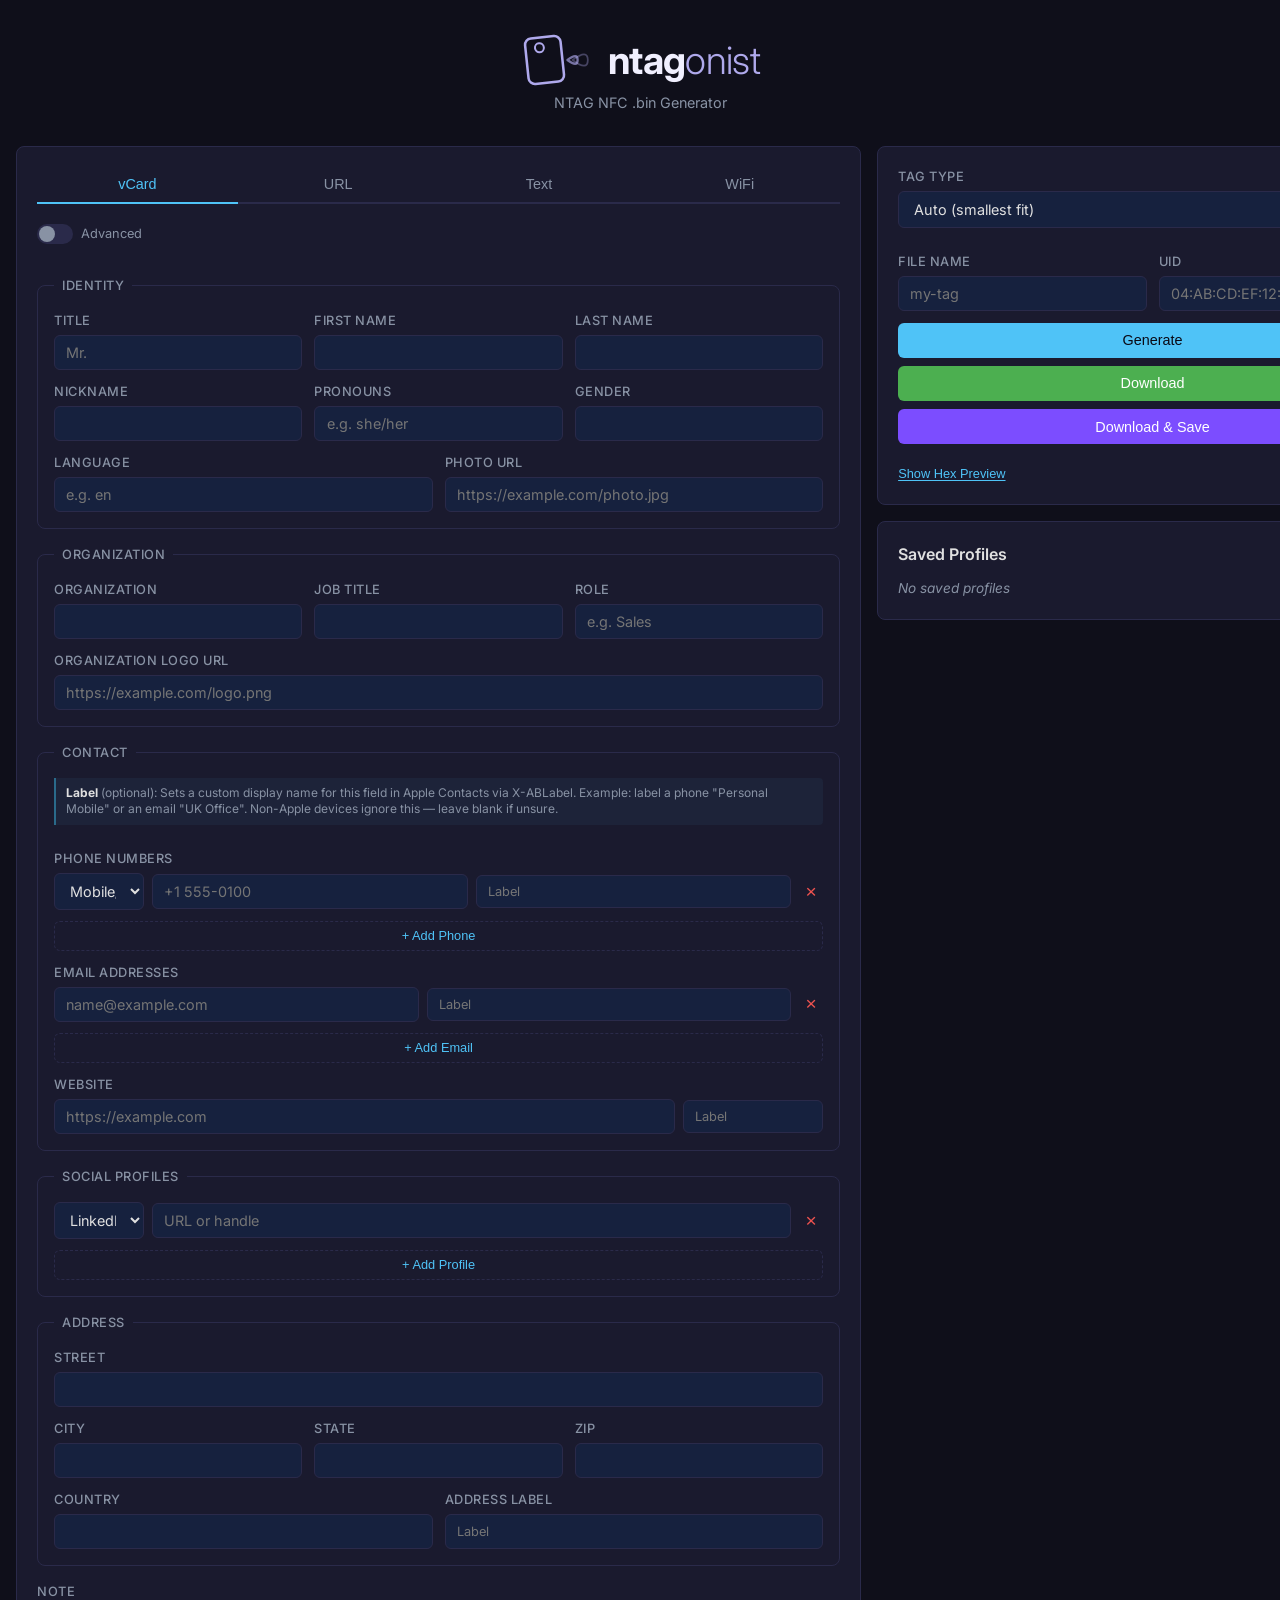
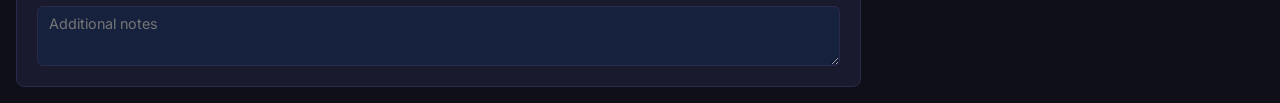
==== index.html @ 17d2fc4a "Initial commit — ntagonist NFC .bin generator Client-side NTAG213/215/216 memory dump generator with" ====
<!DOCTYPE html>
<html lang="en">
<head>
  <meta charset="UTF-8" />
  <meta name="viewport" content="width=device-width, initial-scale=1.0" />
  <title>ntagonist — NTAG NFC .bin Generator</title>
  <link rel="icon" type="image/svg+xml" href="img/icon.svg" />
  <link rel="preconnect" href="https://fonts.googleapis.com" />
  <link rel="preconnect" href="https://fonts.gstatic.com" crossorigin />
  <link href="https://fonts.googleapis.com/css2?family=Inter:wght@300;400;500;700&display=swap" rel="stylesheet" />
  <link rel="stylesheet" href="css/style.css" />
</head>
<body>
  <header>
    <div class="logo">
      <svg class="logo-icon" viewBox="-4 -4 54 44" aria-hidden="true">
        <rect x="0" y="0" width="28" height="36" rx="5" fill="none" stroke="#AFA9EC" stroke-width="2" transform="rotate(-6 14 18)"/>
        <circle cx="11" cy="8" r="3.5" fill="none" stroke="#AFA9EC" stroke-width="1.6" transform="rotate(-6 14 18)"/>
        <path d="M32 18 Q40 12 40 18 Q40 24 32 18" fill="none" stroke="#AFA9EC" stroke-width="1.8" stroke-linecap="round" opacity="0.65"/>
        <path d="M36 18 Q48 9 48 18 Q48 27 36 18" fill="none" stroke="#AFA9EC" stroke-width="1.4" stroke-linecap="round" opacity="0.35"/>
      </svg>
      <div class="logo-text">
        <span class="logo-ntag">ntag</span>
        <span class="logo-onist">onist</span>
      </div>
    </div>
    <p class="subtitle">NTAG NFC .bin Generator</p>
  </header>

  <main>
    <section class="panel form-panel">
      <nav id="tab-bar" class="tab-bar">
        <button data-type="vcard" class="tab active">vCard</button>
        <button data-type="url" class="tab">URL</button>
        <button data-type="text" class="tab">Text</button>
        <button data-type="wifi" class="tab">WiFi</button>
      </nav>

      <form id="form-container" class="form-container" autocomplete="off">
        <!-- Dynamic form fields rendered by ui.js -->
      </form>
    </section>

    <div class="sidebar">
      <section class="panel output-panel">
        <div class="form-group">
          <label for="variant-select">Tag Type</label>
          <select id="variant-select">
            <option value="">Auto (smallest fit)</option>
            <option value="NTAG213">NTAG213 (144 bytes)</option>
            <option value="NTAG215">NTAG215 (504 bytes)</option>
            <option value="NTAG216">NTAG216 (888 bytes)</option>
          </select>
        </div>

        <div id="size-indicator" class="size-indicator">
          <div class="size-bar">
            <div id="size-bar-fill" class="size-bar-fill ok"></div>
          </div>
          <span id="size-label" class="size-label"></span>
        </div>

        <div class="output-row">
          <div class="form-group">
            <label for="bin-name">File Name</label>
            <input type="text" id="bin-name" placeholder="my-tag" />
          </div>
          <div class="form-group">
            <label for="uid-input">UID</label>
            <input type="text" id="uid-input" placeholder="04:AB:CD:EF:12:34:56" maxlength="20" />
          </div>
        </div>

        <div id="error-display" class="error-display"></div>

        <div class="action-buttons">
          <button id="generate-btn" type="button" class="btn btn-primary">Generate</button>
          <button id="generate-download-btn" type="button" class="btn btn-download">Download</button>
          <button id="generate-download-save-btn" type="button" class="btn btn-save">Download & Save</button>
        </div>

        <div class="hex-section">
          <button id="hex-toggle" type="button" class="btn-link">Show Hex Preview</button>
          <pre id="hex-preview" class="hex-preview"><code id="hex-content"></code></pre>
        </div>
      </section>

      <aside class="panel profiles-panel">
        <div class="profiles-header">
          <h2>Saved Profiles</h2>
        </div>
        <div id="profile-list" class="profile-list">
          <p class="empty-profiles">No saved profiles</p>
        </div>
      </aside>
    </div>
  </main>

  <script type="module" src="js/app.js"></script>
</body>
</html>
---- css/style.css ----
:root {
  --bg: #0f0f1a;
  --bg-panel: #1a1a2e;
  --bg-input: #16213e;
  --bg-hover: #1f2b47;
  --text: #e0e0e0;
  --text-muted: #8892a4;
  --accent: #4fc3f7;
  --accent-dim: #2a6a8a;
  --green: #4caf50;
  --yellow: #ffb74d;
  --red: #ef5350;
  --border: #2a2a4a;
  --radius: 8px;
  --font: 'Inter', system-ui, -apple-system, sans-serif;
  --brand: #AFA9EC;
  --mono: 'Cascadia Code', 'Fira Code', 'JetBrains Mono', monospace;
}

*, *::before, *::after {
  box-sizing: border-box;
  margin: 0;
  padding: 0;
}

body {
  font-family: var(--font);
  background: var(--bg);
  color: var(--text);
  min-height: 100vh;
  line-height: 1.5;
}

/* Header */
header {
  text-align: center;
  padding: 2rem 1rem 1rem;
}

.logo {
  display: flex;
  align-items: center;
  justify-content: center;
  gap: 1rem;
}

.logo-icon {
  width: 72px;
  height: 56px;
  flex-shrink: 0;
}

.logo-text {
  display: flex;
  flex-direction: row;
  line-height: 1;
  font-family: 'Inter', sans-serif;
  letter-spacing: -0.04em;
}

.logo-ntag {
  font-size: 2.4rem;
  font-weight: 700;
  color: #f0effe;
}

.logo-onist {
  font-size: 2.4rem;
  font-weight: 300;
  color: var(--brand);
}


.subtitle {
  color: var(--text-muted);
  font-size: 0.9rem;
  margin-top: 0.25rem;
}

/* Small screens: compact logo */
@media (max-width: 790px) {
  .logo-icon {
    width: 36px;
    height: 28px;
  }

  .logo-ntag,
  .logo-onist {
    font-size: 1.4rem;
  }
}

/* Layout */
main {
  max-width: 1400px;
  margin: 0 auto;
  padding: 1rem;
  display: grid;
  gap: 1rem;
  grid-template-columns: 2fr 1fr;
}

.sidebar {
  display: flex;
  flex-direction: column;
  gap: 1rem;
  position: sticky;
  top: 1rem;
  align-self: start;
}

@media (max-width: 790px) {
  main {
    grid-template-columns: 1fr;
  }
  .sidebar {
    position: static;
  }
}

/* Panels */
.panel {
  background: var(--bg-panel);
  border: 1px solid var(--border);
  border-radius: var(--radius);
  padding: 1.25rem;
}

/* Tab Bar */
.tab-bar {
  display: flex;
  gap: 0;
  border-bottom: 2px solid var(--border);
  margin-bottom: 1.25rem;
}

.tab {
  flex: 1;
  padding: 0.6rem 1rem;
  background: none;
  border: none;
  color: var(--text-muted);
  font-size: 0.9rem;
  font-weight: 500;
  cursor: pointer;
  border-bottom: 2px solid transparent;
  margin-bottom: -2px;
  transition: color 0.2s, border-color 0.2s;
}

.tab:hover {
  color: var(--text);
}

.tab.active {
  color: var(--accent);
  border-bottom-color: var(--accent);
}

/* Forms */
.form-container {
  display: flex;
  flex-direction: column;
  gap: 1rem;
}

.form-group {
  display: flex;
  flex-direction: column;
  gap: 0.3rem;
}

.form-group--small {
  max-width: 280px;
}

.form-group--prefix {
  flex: 0 0 56px;
}

.form-group--lang {
  flex: 0 0 100px;
}

.form-group label {
  font-size: 0.8rem;
  font-weight: 500;
  color: var(--text-muted);
  text-transform: uppercase;
  letter-spacing: 0.04em;
}

.form-row {
  display: flex;
  gap: 0.75rem;
}

.form-row > .form-group {
  flex: 1;
}

.form-fieldset {
  border: 1px solid var(--border);
  border-radius: var(--radius);
  padding: 1rem;
  display: flex;
  flex-direction: column;
  gap: 0.75rem;
}

.form-fieldset legend {
  font-size: 0.8rem;
  font-weight: 500;
  color: var(--text-muted);
  text-transform: uppercase;
  letter-spacing: 0.04em;
  padding: 0 0.5rem;
}

.advanced-section > .form-fieldset > legend {
  color: var(--accent);
}

.legacy-section > .form-fieldset > legend {
  color: var(--yellow);
}

input, textarea, select {
  background: var(--bg-input);
  border: 1px solid var(--border);
  border-radius: 6px;
  color: var(--text);
  font-family: var(--font);
  font-size: 0.9rem;
  padding: 0.5rem 0.7rem;
  transition: border-color 0.2s, box-shadow 0.2s;
}

input:focus, textarea:focus, select:focus {
  outline: none;
  border-color: var(--accent);
  box-shadow: 0 0 0 2px rgba(79, 195, 247, 0.15);
}

textarea {
  resize: vertical;
  min-height: 60px;
}

select {
  cursor: pointer;
}

/* Toggle switches */
.vcard-toggles {
  display: flex;
  gap: 1.25rem;
  margin-bottom: 1rem;
  align-items: center;
}

.toggle-label {
  display: flex;
  align-items: center;
  gap: 0.5rem;
  cursor: pointer;
  font-size: 0.8rem;
  color: var(--text-muted);
  user-select: none;
}

.toggle-input {
  display: none;
}

.toggle-switch {
  width: 36px;
  height: 20px;
  background: var(--border);
  border-radius: 10px;
  position: relative;
  transition: background 0.2s;
  flex-shrink: 0;
}

.toggle-switch::after {
  content: '';
  position: absolute;
  top: 2px;
  left: 2px;
  width: 16px;
  height: 16px;
  background: var(--text-muted);
  border-radius: 50%;
  transition: transform 0.2s, background 0.2s;
}

.toggle-input:checked + .toggle-switch {
  background: var(--accent-dim);
}

.toggle-input:checked + .toggle-switch::after {
  transform: translateX(16px);
  background: var(--accent);
}

.legacy-toggle-wrap {
  display: none;
}

.show-advanced .legacy-toggle-wrap {
  display: flex;
}

/* Advanced/Legacy section visibility */
.advanced-section {
  display: none;
}

.show-advanced .advanced-section {
  display: block;
}

.legacy-section {
  display: none;
}

.show-legacy .legacy-section {
  display: block;
}

/* Advanced/Legacy options in select dropdowns */
.advanced-option {
  display: none;
}

.show-advanced .advanced-option {
  display: block;
}

.legacy-option {
  display: none;
}

.show-legacy .legacy-option {
  display: block;
}

/* Email type select hidden in basic mode (always INTERNET) */
select.email-type-select {
  display: none;
  width: 100px;
  flex-shrink: 0;
}

.show-advanced select.email-type-select {
  display: block;
}

/* Field hint text */
.field-hint {
  font-size: 0.75rem;
  color: var(--text-muted);
  line-height: 1.4;
  margin-bottom: 0.75rem;
  padding: 0.4rem 0.6rem;
  background: rgba(79, 195, 247, 0.05);
  border-left: 2px solid var(--accent-dim);
  border-radius: 0 4px 4px 0;
}

.field-hint strong {
  color: var(--text);
}

/* Label input (X-ABLabel) */
.label-input {
  width: 90px;
  flex: 0 0 90px;
  font-size: 0.8rem;
}

.label-input--full {
  width: 100%;
  flex: 1;
}

/* Inline form row (url + label side by side) */
.form-row-inline {
  display: flex;
  gap: 0.5rem;
  align-items: center;
}

.form-row-inline input[type="url"] {
  flex: 1;
}

.form-row-inline .label-input {
  flex: 0 0 140px;
  width: 140px;
}

/* Social profile custom service input */
.social-custom-input {
  display: none;
  flex: 0 0 120px;
  font-size: 0.85rem;
}

.social-custom-input.visible {
  display: block;
}

/* Dynamic rows (phones/emails) */
.dynamic-row {
  display: flex;
  gap: 0.5rem;
  align-items: center;
  margin-bottom: 0.4rem;
}

.dynamic-row select {
  width: 90px;
  flex-shrink: 0;
}

.dynamic-row input {
  flex: 1;
}

.btn-remove-row {
  background: none;
  border: none;
  color: var(--red);
  font-size: 1.2rem;
  cursor: pointer;
  padding: 0.2rem 0.4rem;
  line-height: 1;
  border-radius: 4px;
  transition: background 0.2s;
}

.btn-remove-row:hover {
  background: rgba(239, 83, 80, 0.15);
}

.btn-add-row {
  background: none;
  border: 1px dashed var(--border);
  color: var(--accent);
  font-size: 0.8rem;
  cursor: pointer;
  padding: 0.4rem 0.8rem;
  border-radius: 6px;
  transition: border-color 0.2s, background 0.2s;
}

.btn-add-row:hover {
  border-color: var(--accent);
  background: rgba(79, 195, 247, 0.05);
}

/* Password toggle */
.password-wrapper {
  display: flex;
  gap: 0.5rem;
}

.password-wrapper input {
  flex: 1;
}

.btn-toggle-pw {
  background: var(--bg-input);
  border: 1px solid var(--border);
  color: var(--text-muted);
  font-size: 0.75rem;
  cursor: pointer;
  padding: 0.4rem 0.6rem;
  border-radius: 6px;
  white-space: nowrap;
  transition: color 0.2s;
}

.btn-toggle-pw:hover {
  color: var(--text);
}

/* Output panel */
.output-row {
  display: flex;
  gap: 0.75rem;
  margin-bottom: 0.75rem;
}

.output-row .form-group {
  flex: 1;
}

/* Size indicator */
.size-indicator {
  margin-bottom: 1rem;
  opacity: 0;
  transition: opacity 0.3s;
}

.size-indicator.visible {
  opacity: 1;
}

.size-bar {
  height: 8px;
  background: var(--bg-input);
  border-radius: 4px;
  overflow: hidden;
  margin-bottom: 0.3rem;
}

.size-bar-fill {
  height: 100%;
  border-radius: 4px;
  transition: width 0.3s, background-color 0.3s;
  width: 0;
}

.size-bar-fill.ok { background: var(--green); }
.size-bar-fill.warn { background: var(--yellow); }
.size-bar-fill.over { background: var(--red); }

.size-label {
  font-size: 0.75rem;
  color: var(--text-muted);
}

/* Error */
.error-display {
  color: var(--red);
  font-size: 0.85rem;
  margin-bottom: 0.75rem;
  display: none;
}

.error-display.visible {
  display: block;
}

/* Buttons */
.action-buttons {
  display: flex;
  flex-direction: column;
  gap: 0.5rem;
  margin-bottom: 1rem;
}

.btn {
  padding: 0.6rem 1.2rem;
  border: none;
  border-radius: 6px;
  font-size: 0.9rem;
  font-weight: 500;
  cursor: pointer;
  transition: background 0.2s, opacity 0.2s;
}

.btn:disabled {
  opacity: 0.4;
  cursor: not-allowed;
}

.btn-primary {
  background: var(--accent);
  color: #0a0a15;
}

.btn-primary:hover:not(:disabled) {
  background: #67d0fa;
}

.btn-download {
  background: var(--green);
  color: #fff;
}

.btn-download:hover:not(:disabled) {
  background: #66bb6a;
}

.btn-save {
  background: #7c4dff;
  color: #fff;
}

.btn-save:hover:not(:disabled) {
  background: #9e7aff;
}

.btn-small {
  padding: 0.35rem 0.7rem;
  font-size: 0.8rem;
  background: var(--accent-dim);
  color: var(--text);
  border-radius: 6px;
}

.btn-small:hover {
  background: var(--accent);
  color: #0a0a15;
}

.btn-link {
  background: none;
  border: none;
  color: var(--accent);
  font-size: 0.8rem;
  cursor: pointer;
  padding: 0;
  text-decoration: underline;
  text-underline-offset: 2px;
}

.btn-link:hover {
  color: #67d0fa;
}

/* Hex preview */
.hex-section {
  margin-top: 0.5rem;
}

.hex-preview {
  background: var(--bg);
  border: 1px solid var(--border);
  border-radius: 6px;
  padding: 0.75rem;
  font-family: var(--mono);
  font-size: 0.72rem;
  line-height: 1.5;
  overflow-x: auto;
  max-height: 400px;
  overflow-y: auto;
  margin-top: 0.5rem;
  display: none;
}

.hex-preview.visible {
  display: block;
}

/* Profiles */
.profiles-header {
  display: flex;
  justify-content: space-between;
  align-items: center;
  margin-bottom: 0.75rem;
}

.profiles-header h2 {
  font-size: 1rem;
  font-weight: 600;
}

.profile-list {
  display: flex;
  flex-direction: column;
  gap: 0.4rem;
}

.empty-profiles {
  color: var(--text-muted);
  font-size: 0.85rem;
  font-style: italic;
}

.profile-item {
  display: flex;
  justify-content: space-between;
  align-items: center;
  padding: 0.5rem 0.6rem;
  background: var(--bg-input);
  border-radius: 6px;
  border: 1px solid var(--border);
}

.profile-info {
  display: flex;
  align-items: center;
  gap: 0.5rem;
}

.profile-name {
  font-weight: 500;
  font-size: 0.85rem;
}

.profile-type {
  font-size: 0.7rem;
  color: var(--accent);
  background: rgba(79, 195, 247, 0.1);
  padding: 0.1rem 0.4rem;
  border-radius: 3px;
  text-transform: uppercase;
}

.profile-actions {
  display: flex;
  gap: 0.3rem;
}

.profile-actions button {
  background: none;
  border: 1px solid var(--border);
  color: var(--text-muted);
  font-size: 0.7rem;
  padding: 0.2rem 0.5rem;
  border-radius: 4px;
  cursor: pointer;
  transition: color 0.2s, border-color 0.2s;
}

.profile-actions button:hover {
  color: var(--text);
  border-color: var(--text-muted);
}

.profile-actions button[data-action="delete"]:hover {
  color: var(--red);
  border-color: var(--red);
}
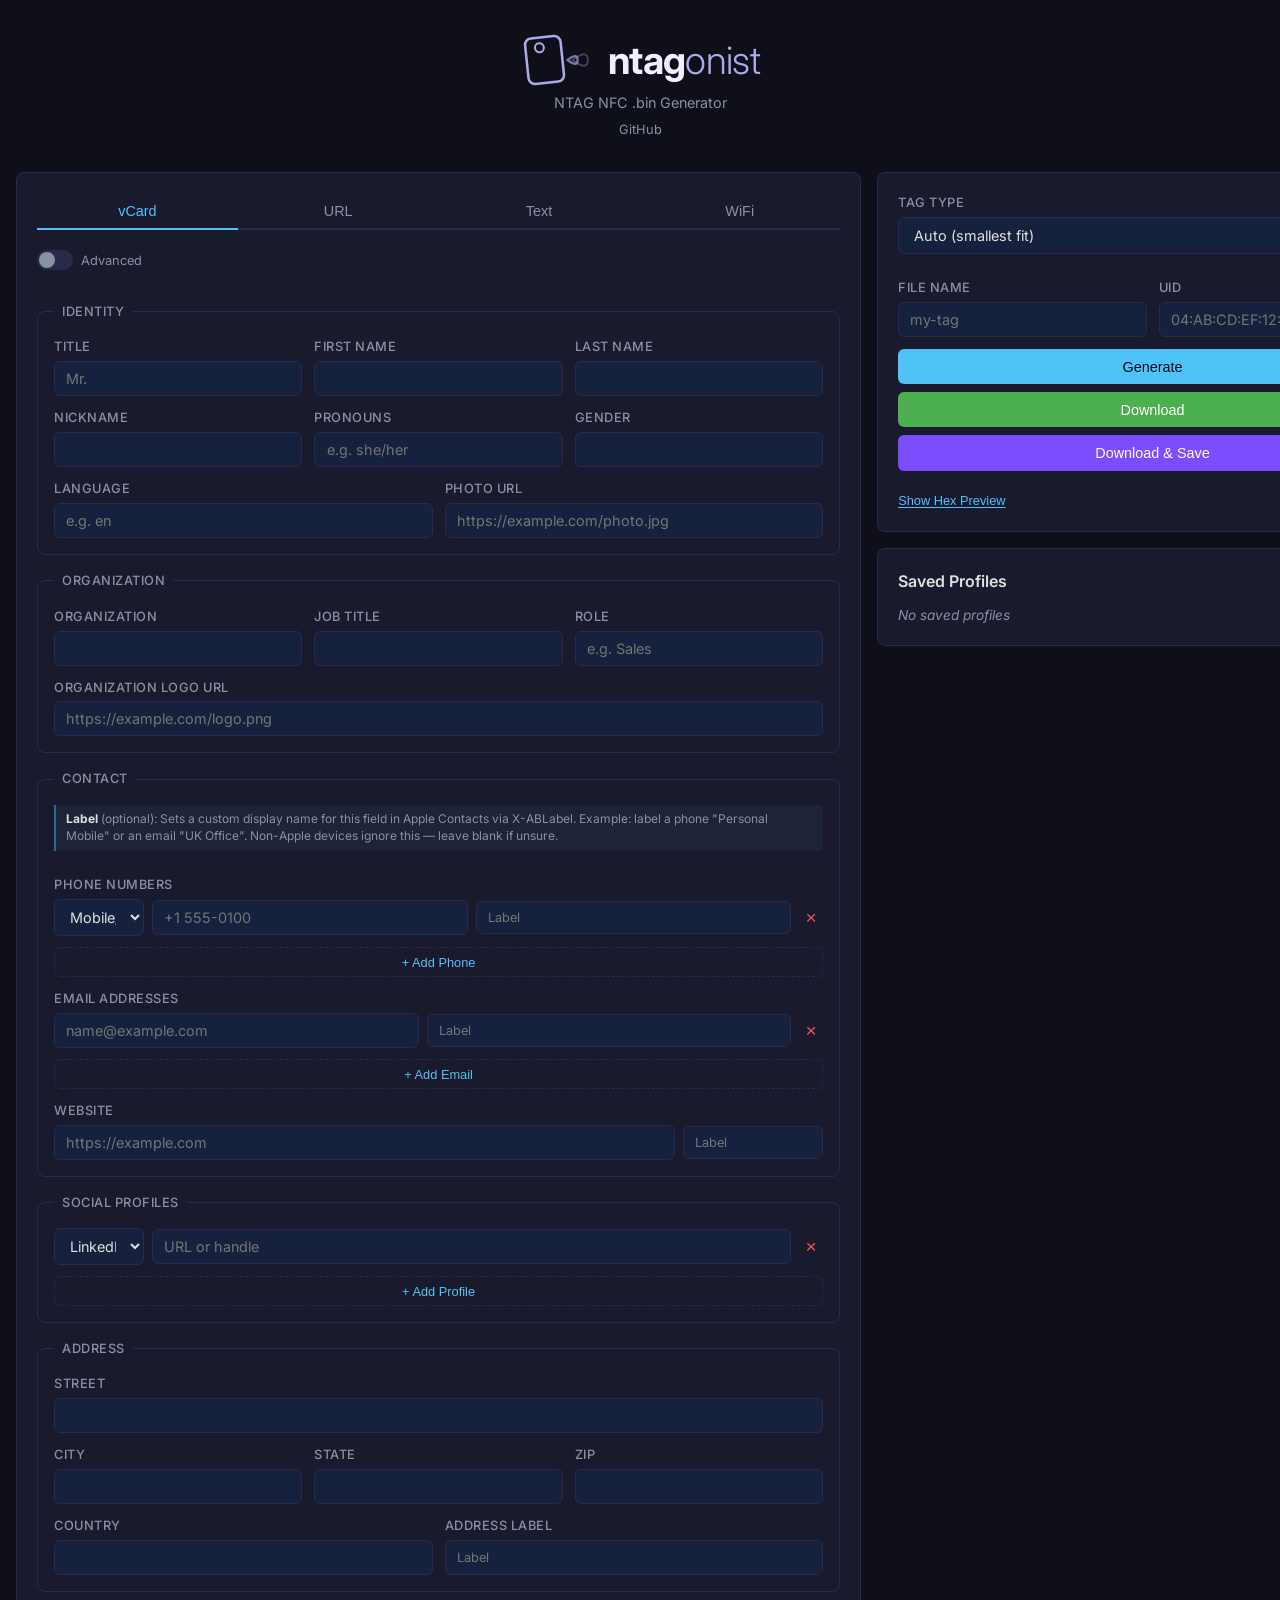
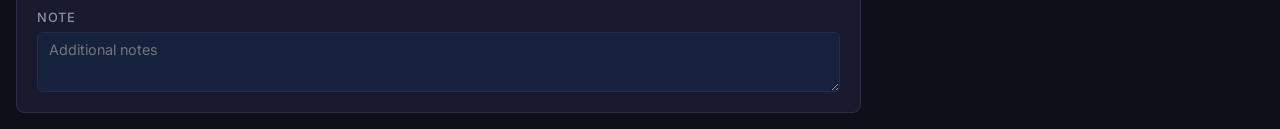
==== commit 7a8fcdf3: "added links to github pages + github link within app" ====
--- a/index.html
+++ b/index.html
@@ -25,6 +25,7 @@
       </div>
     </div>
     <p class="subtitle">NTAG NFC .bin Generator</p>
+    <a href="https://github.com/swherdman/ntagonist" class="github-link" target="_blank" rel="noopener">GitHub</a>
   </header>
 
   <main>
--- a/css/style.css
+++ b/css/style.css
@@ -77,6 +77,19 @@
   margin-top: 0.25rem;
 }
 
+.github-link {
+  display: inline-block;
+  margin-top: 0.4rem;
+  font-size: 0.8rem;
+  color: var(--text-muted);
+  text-decoration: none;
+  transition: color 0.2s;
+}
+
+.github-link:hover {
+  color: var(--text);
+}
+
 /* Small screens: compact logo */
 @media (max-width: 790px) {
   .logo-icon {
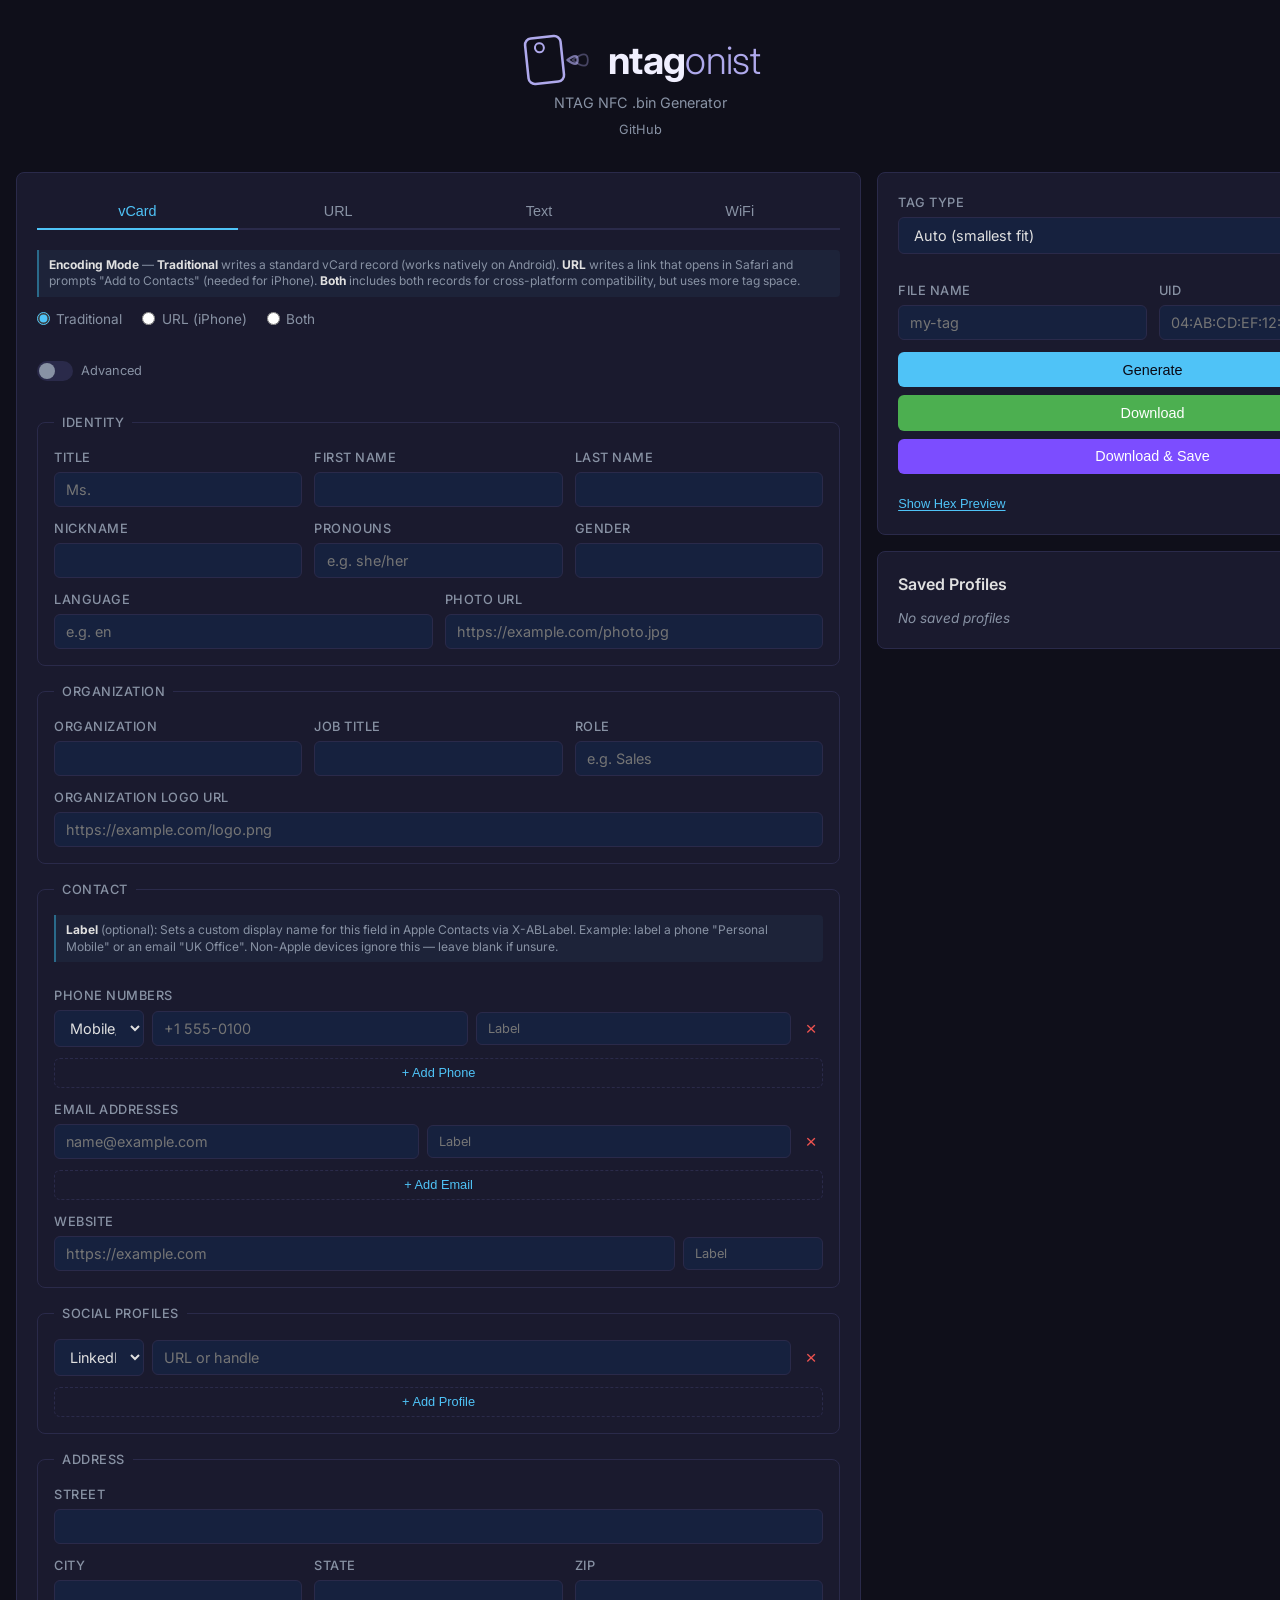
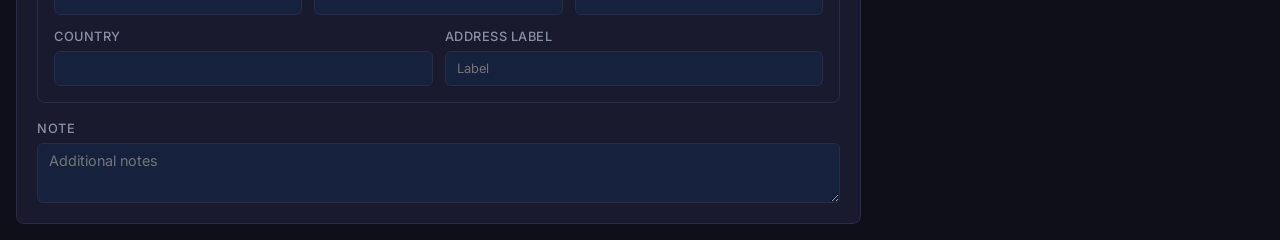
==== commit c03d2a3c: "feat: progress bar not consistant for all tag sizes" ====
--- a/index.html
+++ b/index.html
@@ -57,6 +57,9 @@
         <div id="size-indicator" class="size-indicator">
           <div class="size-bar">
             <div id="size-bar-fill" class="size-bar-fill ok"></div>
+            <div class="size-marker" style="left:16.22%" title="NTAG213 — 144 bytes"><span class="size-marker-label">213</span></div>
+            <div class="size-marker" style="left:56.76%" title="NTAG215 — 504 bytes"><span class="size-marker-label">215</span></div>
+            <div class="size-marker size-marker-end" style="left:100%" title="NTAG216 — 888 bytes"><span class="size-marker-label">216</span></div>
           </div>
           <span id="size-label" class="size-label"></span>
         </div>
--- a/css/style.css
+++ b/css/style.css
@@ -526,8 +526,8 @@
   height: 8px;
   background: var(--bg-input);
   border-radius: 4px;
-  overflow: hidden;
-  margin-bottom: 0.3rem;
+  position: relative;
+  margin-bottom: 1.2rem;
 }
 
 .size-bar-fill {
@@ -535,11 +535,37 @@
   border-radius: 4px;
   transition: width 0.3s, background-color 0.3s;
   width: 0;
+  position: relative;
+  z-index: 1;
 }
 
 .size-bar-fill.ok { background: var(--green); }
 .size-bar-fill.warn { background: var(--yellow); }
 .size-bar-fill.over { background: var(--red); }
+
+.size-marker {
+  position: absolute;
+  top: 0;
+  width: 1px;
+  height: 100%;
+  background: var(--text-muted);
+  opacity: 0.5;
+  z-index: 2;
+}
+
+.size-marker-end {
+  background: none;
+}
+
+.size-marker-label {
+  position: absolute;
+  top: 12px;
+  left: 50%;
+  transform: translateX(-50%);
+  font-size: 0.6rem;
+  color: var(--text-muted);
+  white-space: nowrap;
+}
 
 .size-label {
   font-size: 0.75rem;
@@ -740,3 +766,156 @@
   color: var(--red);
   border-color: var(--red);
 }
+
+/* vCard encoding mode selector */
+.vcard-mode-selector {
+  margin-bottom: 1rem;
+}
+
+.vcard-mode-options {
+  display: flex;
+  gap: 1.25rem;
+  margin-top: 0.5rem;
+}
+
+.mode-label {
+  display: flex;
+  align-items: center;
+  gap: 0.4rem;
+  font-size: 0.85rem;
+  color: var(--text-muted);
+  cursor: pointer;
+}
+
+.mode-label input[type="radio"] {
+  accent-color: var(--accent);
+}
+
+/* Mobile: phones (~375px) */
+@media (max-width: 480px) {
+  /* Stack multi-column rows */
+  .form-row {
+    flex-direction: column;
+  }
+  .form-row > .form-group {
+    flex: unset;
+  }
+  .form-group--prefix,
+  .form-group--lang {
+    flex: unset;
+    max-width: unset;
+  }
+  .output-row {
+    flex-direction: column;
+  }
+  .form-row-inline {
+    flex-direction: column;
+  }
+  .form-row-inline input[type="url"] {
+    width: 100%;
+  }
+  .form-row-inline .label-input {
+    flex: unset;
+    width: 100%;
+  }
+
+  /* Dynamic rows: grid card layout */
+  .dynamic-row {
+    display: grid;
+    grid-template-columns: 1fr auto;
+    gap: 0.35rem;
+    padding: 0.5rem;
+    background: var(--bg-input);
+    border: 1px solid var(--border);
+    border-radius: var(--radius);
+    margin-bottom: 0.5rem;
+  }
+  .dynamic-row select {
+    grid-column: 1;
+    grid-row: 1;
+    justify-self: start;
+    width: auto;
+    min-width: 70px;
+    max-width: 160px;
+  }
+  .dynamic-row .btn-remove-row {
+    grid-column: 2;
+    grid-row: 1;
+    justify-self: end;
+    align-self: center;
+    min-width: 44px;
+    min-height: 44px;
+  }
+  .dynamic-row input {
+    grid-column: 1 / -1;
+    width: 100%;
+  }
+  .dynamic-row .label-input {
+    grid-column: 1 / -1;
+    width: 100%;
+    flex: unset;
+  }
+  .dynamic-row .social-custom-input.visible {
+    grid-column: 1 / -1;
+    width: 100%;
+    display: block;
+  }
+  .show-advanced .dynamic-row select.email-type-select {
+    display: block;
+    grid-column: 1;
+    grid-row: 1;
+    justify-self: start;
+    width: auto;
+  }
+
+  /* Touch targets (44px minimum) */
+  .btn {
+    min-height: 44px;
+    padding: 0.75rem 1.2rem;
+  }
+  .btn-remove-row {
+    min-width: 44px;
+    min-height: 44px;
+  }
+  .btn-add-row {
+    min-height: 44px;
+  }
+  .profile-item {
+    flex-wrap: wrap;
+    position: relative;
+  }
+  .profile-info {
+    flex: 1 1 100%;
+    margin-bottom: 0.3rem;
+  }
+  .profile-type {
+    position: absolute;
+    top: 0.5rem;
+    right: 0.6rem;
+  }
+  .profile-actions {
+    flex: 1 1 100%;
+  }
+  .profile-actions button {
+    min-height: 44px;
+    padding: 0.4rem 0.75rem;
+  }
+  .tab {
+    padding: 0.75rem 0.5rem;
+    font-size: 0.8rem;
+  }
+
+  /* Small-screen polish */
+  .panel {
+    padding: 1rem;
+  }
+  .hex-preview {
+    font-size: 0.65rem;
+  }
+  .vcard-toggles {
+    flex-wrap: wrap;
+  }
+  .vcard-mode-options {
+    flex-wrap: wrap;
+  }
+}
